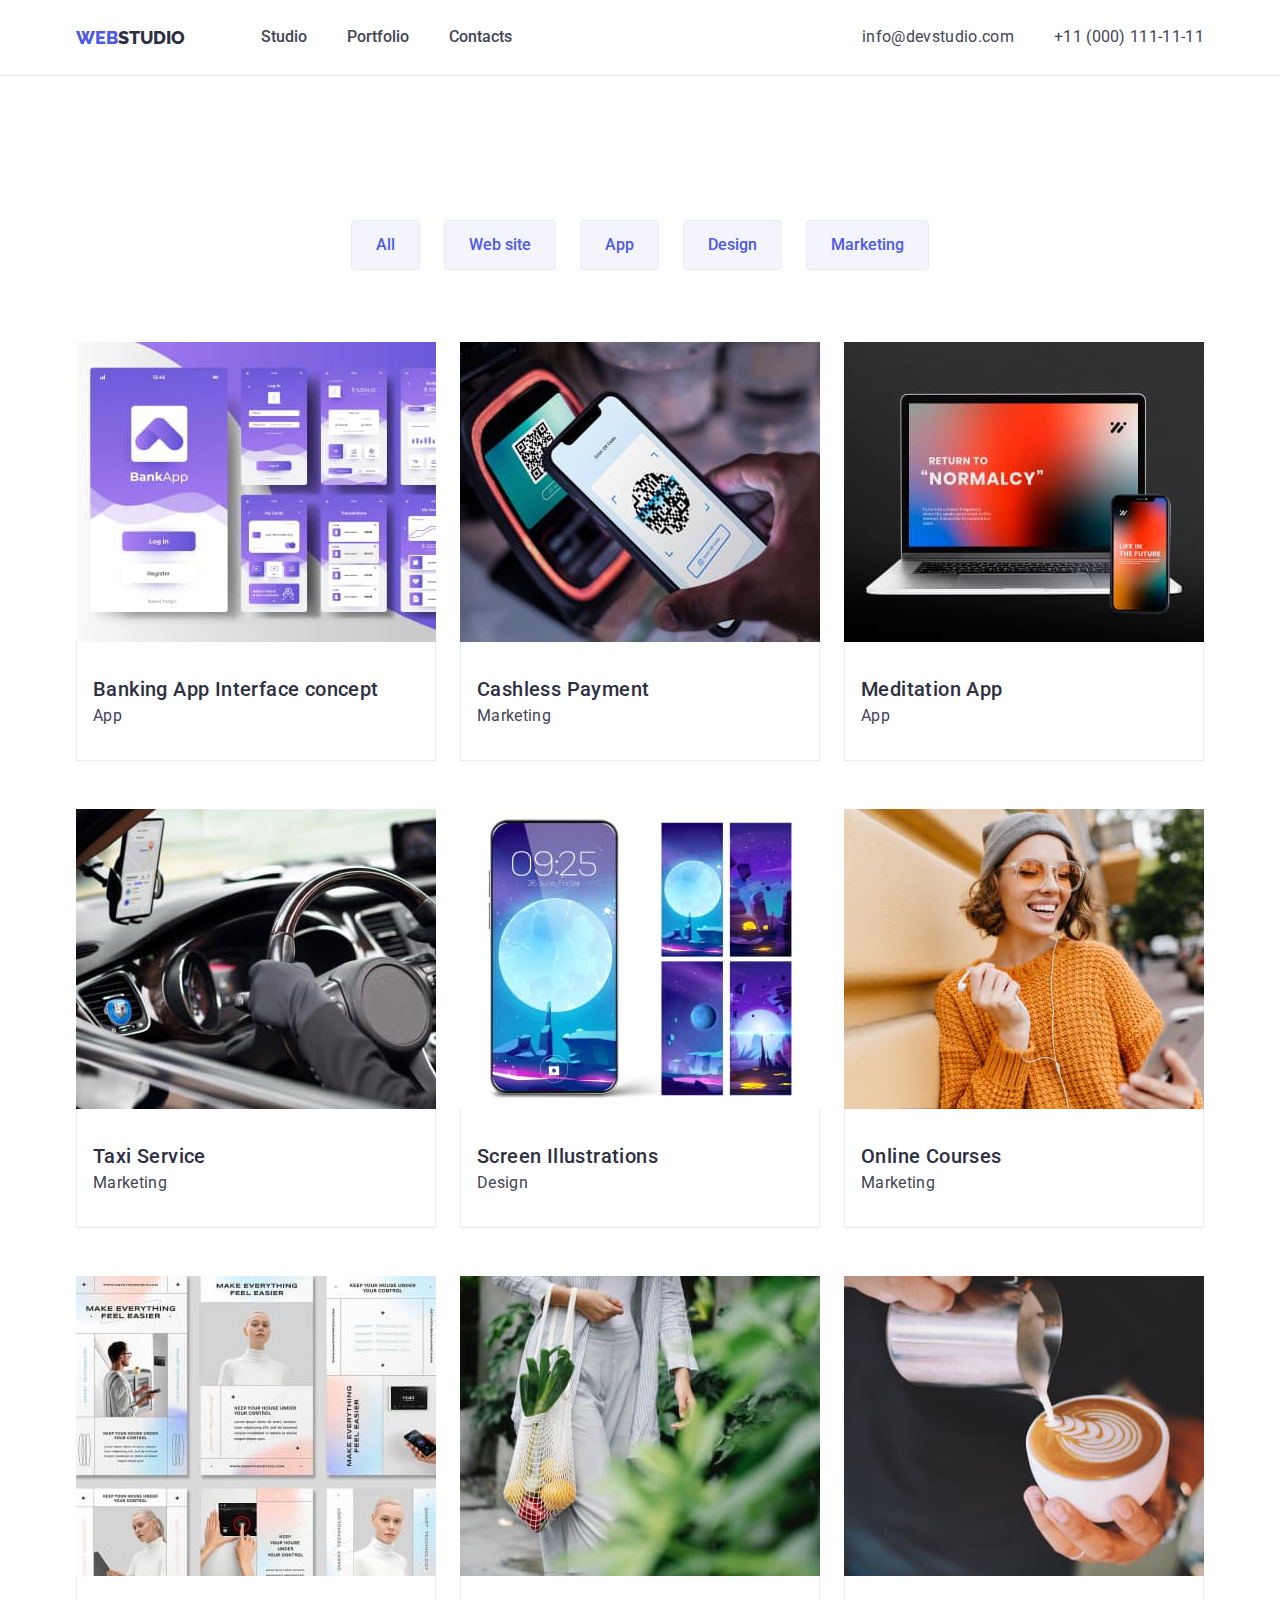
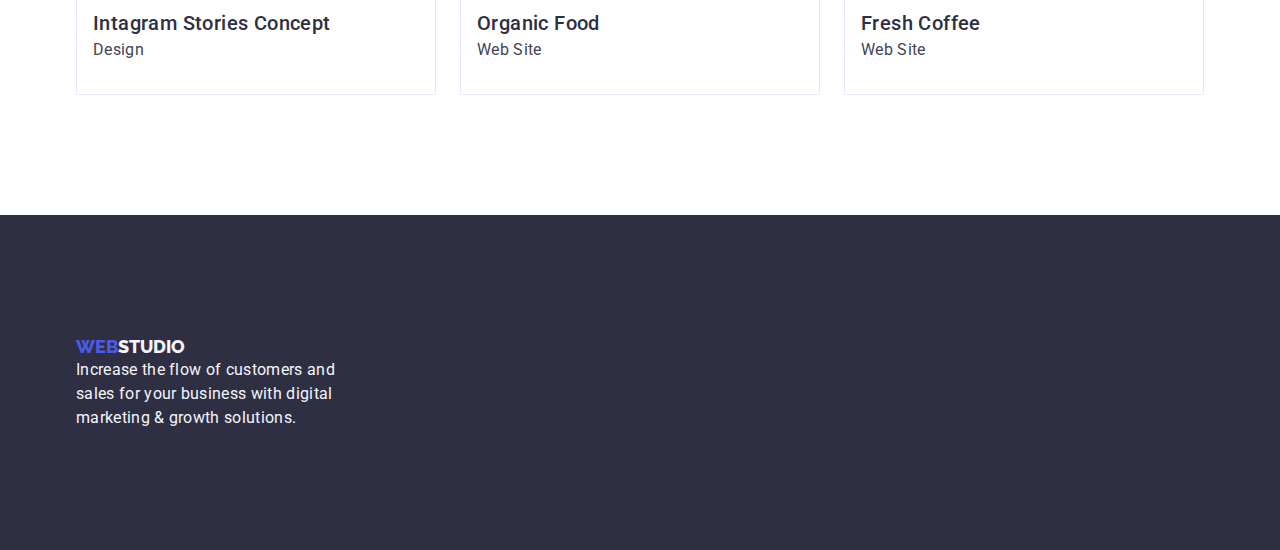
==== portfolio.html @ 2b5bc3b0 "Initial commit" ====
<!DOCTYPE html>
<html lang="en">
  <head>
    <meta charset="UTF-8" />
    <meta name="viewport" content="width=device-width, initial-scale=1.0" />
    <title>Portfolio</title>
    <link
      rel="stylesheet"
      href="https://cdnjs.cloudflare.com/ajax/libs/modern-normalize/1.0.0/modern-normalize.min.css"
    />
    <link rel="preconnect" href="https://fonts.googleapis.com" />
    <link rel="preconnect" href="https://fonts.gstatic.com" crossorigin />
    <link
      href="https://fonts.googleapis.com/css2?family=Noto+Serif&family=Raleway:wght@800&family=Roboto:wght@400;500;700;900&display=swap"
      rel="stylesheet"
    />
    <link href="css/styles.css" rel="stylesheet" />
  </head>
  <body>
    <header class="header-line">
      <div class="container top-line">
        <nav class="navigation">
          <a href="./index.html" class="logo no-link"
            ><span class="web-logo">Web</span><span>Studio</span></a
          >
          <ul class="list">
            <li><a href="./index.html" class="menu-nav no-link">Studio</a></li>
            <li>
              <a href="./portfolio.html" class="menu-nav no-link">Portfolio</a>
            </li>
            <li><a href="#" class="menu-nav no-link">Contacts</a></li>
          </ul>
        </nav>
        <address>
          <ul class="list">
            <li>
              <a class="contact-links no-link" href="mailto:info@devstudio.com">
                info@devstudio.com</a
              >
            </li>
            <li>
              <a class="contact-links no-link" href="tel:+11(000)111-11-11"
                >+11 (000) 111-11-11</a
              >
            </li>
          </ul>
        </address>
      </div>
    </header>
    <main>
      <section class="section">
        <div class="container">
          <ul class="filters">
            <li><button type="button" class="menu-buttons">All</button></li>
            <li>
              <button type="button" class="menu-buttons">Web site</button>
            </li>
            <li><button type="button" class="menu-buttons">App</button></li>
            <li><button type="button" class="menu-buttons">Design</button></li>
            <li>
              <button type="button" class="menu-buttons">Marketing</button>
            </li>
          </ul>

          <ul class="list-project">
            <li>
              <img
                src="images/portfolio/banking-app.jpg"
                alt="Interface concept of banking app with light purlple and white colours"
                width="360"
                height="300"
              />
              <div class="project-description">
                <h3 class="projects-name">Banking App Interface concept</h3>
                <p class="projects-type">App</p>
              </div>
            </li>
            <li>
              <img
                src="images/portfolio/cashless-payment.jpg"
                alt="Phone with the option of paying by phone"
                width="360"
                height="300"
              />
              <div class="project-description">
                <h3 class="projects-name">Cashless Payment</h3>
                <p class="projects-type">Marketing</p>
              </div>
            </li>
            <li>
              <img
                src="images/portfolio/medication-app.jpg"
                alt="A laptop with a new meditation app"
                width="360"
                height="300"
              />
              <div class="project-description">
                <h3 class="projects-name">Meditation App</h3>
                <p class="projects-type">App</p>
              </div>
            </li>
            <li>
              <img
                src="images/portfolio/taxi-service.jpg"
                alt="Photo of the car with gps app open"
                width="360"
                height="300"
              />
              <div class="project-description">
                <h3 class="projects-name">Taxi Service</h3>
                <p class="projects-type">Marketing</p>
              </div>
            </li>
            <li>
              <img
                src="images/portfolio/screen.jpg"
                alt="Phone with four difrent screen shots"
                width="360"
                height="300"
              />
              <div class="project-description">
                <h3 class="projects-name">Screen Illustrations</h3>
                <p class="projects-type">Design</p>
              </div>
            </li>
            <li>
              <img
                src="images/portfolio/courses.jpg"
                alt="Young woman with orange sweater and phone"
                width="360"
                height="300"
              />
              <div class="project-description">
                <h3 class="projects-name">Online Courses</h3>
                <p class="projects-type">Marketing</p>
              </div>
            </li>
            <li>
              <img
                src="images/portfolio/instagram-stories.jpg"
                alt="Instagram stories concept, project of this page"
                width="360"
                height="300"
              />
              <div class="project-description">
                <h3 class="projects-name">Intagram Stories Concept</h3>
                <p class="projects-type">Design</p>
              </div>
            </li>
            <li>
              <img
                src="images/portfolio/organic-food.jpg"
                alt="Woman with a bag full of organic food"
                width="360"
                height="300"
              />
              <div class="project-description">
                <h3 class="projects-name">Organic Food</h3>
                <p class="projects-type">Web Site</p>
              </div>
            </li>
            <li>
              <img
                src="images/portfolio/fresh-coffee.jpg"
                alt="A fresh cappuccino with rosette pattern"
                width="360"
                height="300"
              />
              <div class="project-description">
                <h3 class="projects-name">Fresh Coffee</h3>
                <p class="projects-type">Web Site</p>
              </div>
            </li>
          </ul>
        </div>
      </section>
    </main>
    <footer>
      <section class="section">
        <div class="container">
          <a href="./index.html" class="logo no-link"
            ><span class="web-logo">Web</span
            ><span class="logo-footer">Studio</span></a
          >
          <p class="footer-text">
            Increase the flow of customers and sales for your business with
            digital marketing & growth solutions.
          </p>
        </div>
      </section>
    </footer>
  </body>
</html>
---- css/styles.css ----
* {
  padding: 0;
  margin: 0;
}
body {
  font-family: "Roboto", sans-serif;
  color: var(--text);
}
:root {
  --dark: #2e2f42;
  --text: #434455;
  --primary-brand: #4d5ae5;
  --light: #f4f4fd;
  --white: #fff;
  --link-active: #404bbf;
  --accent: #e7e9fc;
  --button-shadow: rgba(0, 0, 0, 0.15);
}
.logo {
  font-family: Raleway;
  font-size: 18px;
  font-style: normal;
  font-weight: 800;
  color: var(--dark);
  line-height: 1.3125;
  letter-spacing: 0.03375;
  text-transform: uppercase;
  padding-right: 76px;
  padding-top: 25.5px;
  padding-bottom: 25.5px;
}
.web-logo {
  color: var(--primary-brand);
}

.no-link {
  text-decoration: none;
}

.list {
  list-style-type: none;
  display: flex;
  gap: 40px;
  padding: 24px 0;
  margin: 0;
}

.contact-links {
  font-size: 16px;
  font-style: normal;
  font-weight: 400;
  color: var(--text);
  line-height: 150%;
  letter-spacing: 0.32px;
}
.contact-links:hover,
.contact-links:focus {
  color: var(--link-active);
}
.menu-nav {
  font-size: 16px;
  font-style: normal;
  font-weight: 500;
  line-height: 1.5;
  color: var(--text);
  letter-spacing: 0.32;
}
.menu-nav:hover,
.menu-nav:focus {
  color: var(--link-active);
}

.hero {
  background: #2e2f42;
  display: flex;
  flex-direction: column;
  align-items: center;
  gap: 48px;
  padding: 188px;
}
.hero-header {
  font-size: 56px;
  font-weight: 700;
  color: var(--white);
  text-align: center;
  line-height: 1.07;
  letter-spacing: 1.12px;
  margin: 0;
  width: 496px;
}
.hero-button {
  color: var(--white);
  background: var(--primary-brand);
  padding: 16px 32px;
  font-size: 16px;
  font-weight: 500;
  line-height: 1.5;
  letter-spacing: 0.64px;
  cursor: pointer;
  font-style: "inherit";
  border-radius: 4px;
  box-shadow: 0px 4px 4px 0px var(--button-shadow);
  border: none;
  display: block;
  margin: 0 auto;
  margin-top: 48px;
}
.hero-button:hover,
.hero-button:focus {
  background-color: var(--link-active);
}
.feature-list {
  display: flex;
  gap: 24px;
  list-style-type: none;
  margin: 0px;
  padding: 0px;
}
.feature {
  font-size: 20px;
  font-style: normal;
  font-weight: 500;
  line-height: 1.5;
  letter-spacing: 0, 4px;
  color: var(--dark);
  margin-bottom: 8px;
  margin-top: 0px;
}
.feature-decription {
  font-size: 16px;
  font-weight: 400;
  line-height: 1.5;
  letter-spacing: 0.32px;
  margin: 0;
}

.spec {
  font-size: 36px;
  font-style: normal;
  font-weight: 700;
  line-height: 2.5;
  letter-spacing: 0.72px;
  text-transform: capitalize;
  text-align: center;
  color: var(--dark);
  padding-top: 120px;
  padding-bottom: 72px;
  margin: 0px;
}
.spec-list {
  display: flex;
  gap: 24px;
  justify-content: center;
  list-style-type: none;
  padding: 0;
  margin: 0;
}

.team-header {
  color: var(--dark);
  text-align: center;
  font-size: 36px;
  font-weight: 700;
  line-height: 2.5;
  letter-spacing: 0.72px;
  text-transform: capitalize;
  padding-bottom: 72px;
  margin: 0;
}
footer {
  background-color: var(--dark);
}
.logo-footer {
  color: var(--light);
}
.footer-text {
  font-size: 16px;
  font-style: normal;
  font-weight: 400;
  line-height: 1.5;
  letter-spacing: 0.32px;
  color: var(--light);
  width: 264px;
}

.filters {
  display: flex;
  justify-content: center;
  gap: 24px;
  list-style-type: none;
  margin-bottom: 72px;
  margin-top: 24px;
  padding-left: 0px;
}
.menu-buttons {
  font-size: 16px;
  font-weight: 500;
  letter-spacing: 0.64;
  line-height: 1.5;
  background: var(--light);
  color: var(--primary-brand);
  text-align: center;
  font-style: "inherit";
  cursor: pointer;
  padding: 12px 24px;
  border-radius: 4px;
  border: 1px solid var(--accent);
}
.menu-buttons:hover,
.menu-buttons:focus {
  background-color: var(--link-active);
  color: var(--white);
  cursor: pointer;
}
.list-our-team {
  display: flex;
  gap: 24px;
  justify-content: center;
  list-style-type: none;
  margin: 0;
  padding: 0;
}
.employee-name {
  text-align: center;
  font-size: 20px;
  font-style: normal;
  font-weight: 500;
  line-height: 1.5;
  letter-spacing: 0.4px;
  color: var(--dark);
  padding: 0px;
  margin-bottom: 8px;
  margin-top: 32px;
}
.job-position {
  text-align: center;
  font-size: 16px;
  font-style: normal;
  font-weight: 400;
  line-height: 1.5;
  letter-spacing: 0.32px;
  color: var(--text);
  margin: 0;
}
.worker-card {
  padding: 32px 0px;
  border-radius: 0px 0px 4px 4px;
  background: var(--white, #fff);
  box-shadow: 0px 2px 1px 0px;
}

.list-project {
  list-style-type: none;
  display: flex;
  flex-wrap: wrap;
  row-gap: 48px;
  column-gap: 24px;
  margin: 0;
  padding: 0;
}
.projects-name {
  font-size: 20px;
  font-style: normal;
  font-weight: 500;
  line-height: 1.5;
  letter-spacing: 0.4px;
  color: var(--dark);
  margin-top: 0;
  margin-bottom: 8;
}
.projects-type {
  font-size: 16px;
  font-style: normal;
  font-weight: 400;
  line-height: 1.5;
  letter-spacing: 0.32px;
  margin: 0;
}

.container {
  max-width: 1158px;
  padding: 0px 15px;
  margin: 0 auto;
}
.top-line {
  display: flex;
  justify-content: space-between;
  align-items: center;
}
.navigation {
  display: flex;
  align-items: center;
}
.header-line {
  border-bottom: 1px solid var(--accent);
}
.team-box {
  background: var(--light);
}
.section {
  padding: 120px 0px;
}
img {
  display: block;
}

.project-description {
  background-color: var(--white);
  border-color: var(--accent);
  border-style: solid;
  border-right-width: 1px;
  border-bottom-width: 1px;
  border-left-width: 1px;
  border-top-width: 0;
  padding: 32px 16px;
}
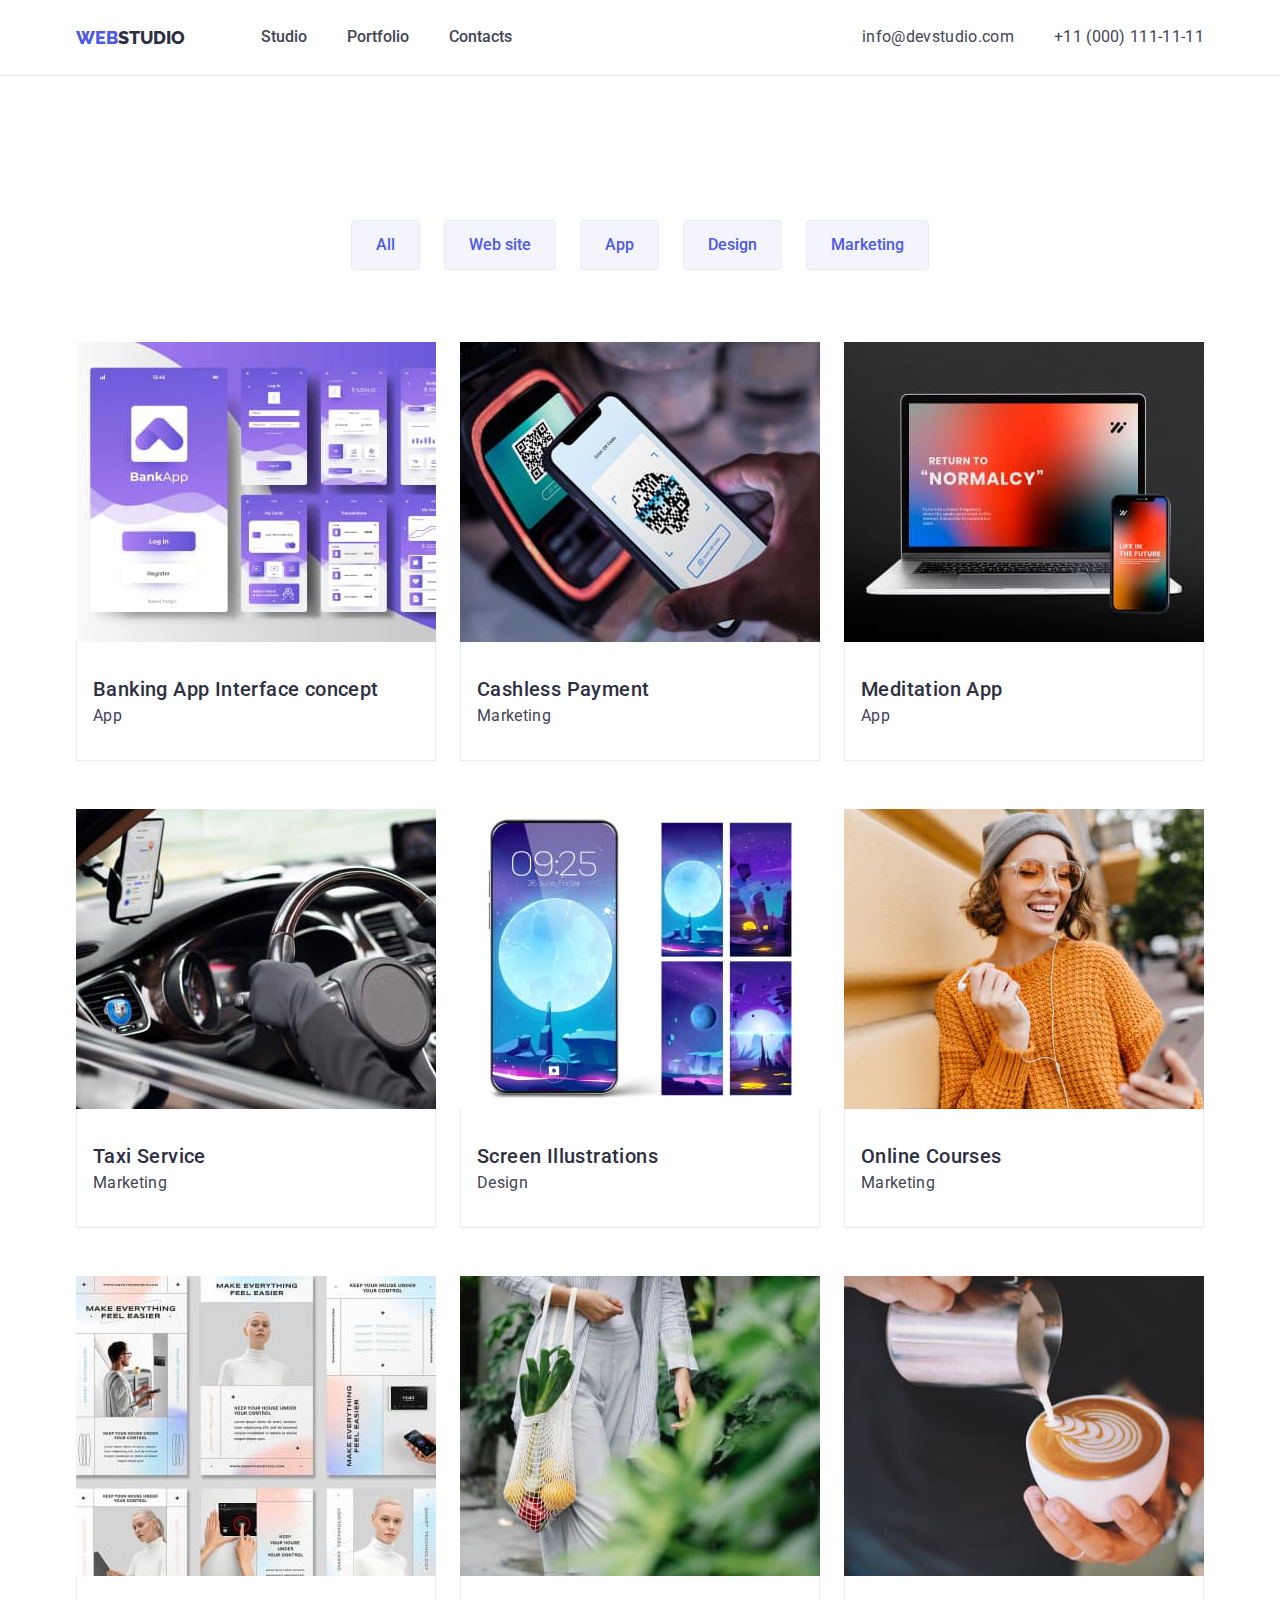
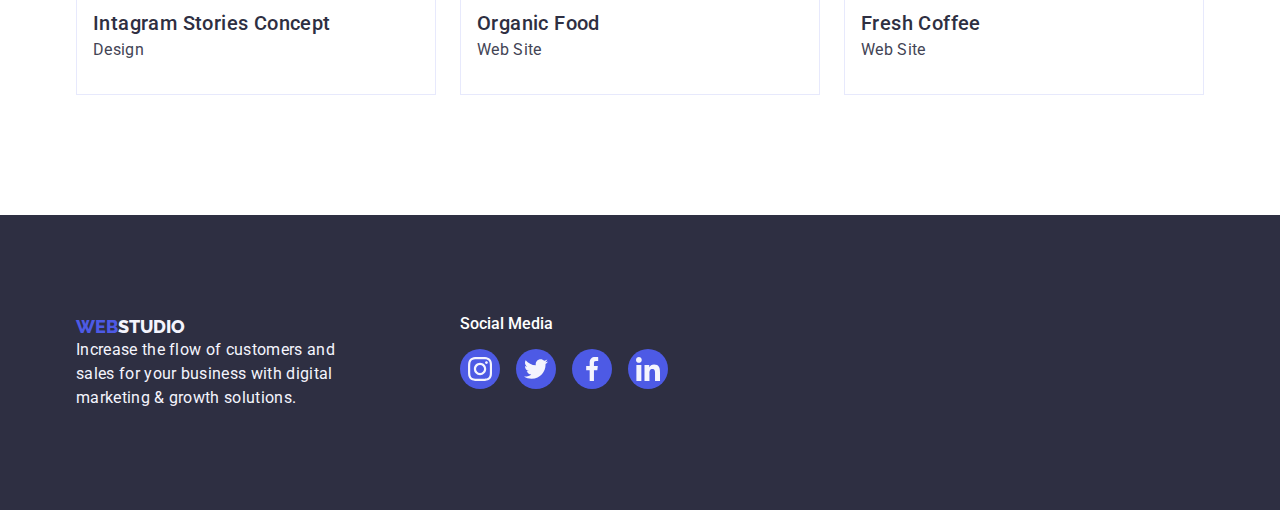
==== commit d70cc294: "summary" ====
--- a/portfolio.html
+++ b/portfolio.html
@@ -175,10 +175,10 @@
         </div>
       </section>
     </main>
-    <footer>
-      <section class="section">
-        <div class="container">
-          <a href="./index.html" class="logo no-link"
+    <footer class="footer-background">
+      <div class="container footer-wrapper">
+        <div>
+          <a href="/" class="logo no-link"
             ><span class="web-logo">Web</span
             ><span class="logo-footer">Studio</span></a
           >
@@ -187,7 +187,40 @@
             digital marketing & growth solutions.
           </p>
         </div>
-      </section>
+        <div class="footer-social">
+          <span class="footer-social-title">Social Media</span>
+          <ul class="social-icons-footer">
+            <li>
+              <a href="" class="footer-social-icon">
+                <svg width="24px" height="24px">
+                  <use href="./images/icons.svg#icon-instagram-2"></use>
+                </svg>
+              </a>
+            </li>
+            <li>
+              <a href="" class="footer-social-icon">
+                <svg width="24px" height="24px">
+                  <use href="./images/icons.svg#icon-twitter-1"></use>
+                </svg>
+              </a>
+            </li>
+            <li>
+              <a href="" class="footer-social-icon">
+                <svg width="24px" height="24px">
+                  <use href="./images/icons.svg#icon-facebook-1"></use>
+                </svg>
+              </a>
+            </li>
+            <li>
+              <a href="" class="footer-social-icon">
+                <svg width="24px" height="24px">
+                  <use href="./images/icons.svg#icon-linkedin-1"></use>
+                </svg>
+              </a>
+            </li>
+          </ul>
+        </div>
+      </div>
     </footer>
   </body>
 </html>
--- a/css/styles.css
+++ b/css/styles.css
@@ -15,6 +15,8 @@
   --link-active: #404bbf;
   --accent: #e7e9fc;
   --button-shadow: rgba(0, 0, 0, 0.15);
+  --active-icon: #31d0aa;
+  --light-slate: #8e8f99;
 }
 .logo {
   font-family: Raleway;
@@ -71,12 +73,16 @@
 }
 
 .hero {
-  background: #2e2f42;
-  display: flex;
-  flex-direction: column;
-  align-items: center;
-  gap: 48px;
-  padding: 188px;
+  background: linear-gradient(rgba(46, 47, 66, 0.7), rgba(46, 47, 66, 0.7)),
+    url(../images/people-office.jpg);
+  background-repeat: no-repeat;
+  background-position: center;
+  max-width: 1440px;
+  padding-top: 188px;
+  margin-left: auto;
+  margin-right: auto;
+  padding-bottom: 188px;
+  text-align: center;
 }
 .hero-header {
   font-size: 56px;
@@ -85,8 +91,9 @@
   text-align: center;
   line-height: 1.07;
   letter-spacing: 1.12px;
-  margin: 0;
+  margin: 0 auto;
   width: 496px;
+  margin-bottom: 48px;
 }
 .hero-button {
   color: var(--white);
@@ -134,6 +141,14 @@
   margin: 0;
 }
 
+.spec-list {
+  display: flex;
+  gap: 24px;
+  justify-content: center;
+  list-style-type: none;
+  padding: 0;
+  margin: 0;
+}
 .spec {
   font-size: 36px;
   font-style: normal;
@@ -147,25 +162,15 @@
   padding-bottom: 72px;
   margin: 0px;
 }
-.spec-list {
-  display: flex;
-  gap: 24px;
-  justify-content: center;
-  list-style-type: none;
-  padding: 0;
-  margin: 0;
-}
-
-.team-header {
+.section-header {
   color: var(--dark);
   text-align: center;
   font-size: 36px;
   font-weight: 700;
-  line-height: 2.5;
+  line-height: 1.11;
   letter-spacing: 0.72px;
   text-transform: capitalize;
   padding-bottom: 72px;
-  margin: 0;
 }
 footer {
   background-color: var(--dark);
@@ -230,7 +235,6 @@
   color: var(--dark);
   padding: 0px;
   margin-bottom: 8px;
-  margin-top: 32px;
 }
 .job-position {
   text-align: center;
@@ -247,6 +251,10 @@
   border-radius: 0px 0px 4px 4px;
   background: var(--white, #fff);
   box-shadow: 0px 2px 1px 0px;
+}
+.footer-background {
+  background: var(--dark);
+  padding: 100px 0px;
 }
 
 .list-project {
@@ -314,3 +322,84 @@
   border-top-width: 0;
   padding: 32px 16px;
 }
+.feature-icon {
+  background-color: var(--light);
+  width: 100%;
+  border-radius: 4px;
+  height: 120px;
+  display: flex;
+  align-items: center;
+  justify-content: center;
+}
+.social-icon {
+  display: flex;
+  width: 40px;
+  height: 40px;
+  border-radius: 50%;
+  align-items: center;
+  justify-content: center;
+  background-color: var(--primary-brand);
+}
+.social-icon-team {
+  display: flex;
+  gap: 24px;
+  margin-top: 8px;
+  justify-content: center;
+  align-items: center;
+  list-style-type: none;
+}
+.social-icon:hover,
+.social-icon:focus {
+  background-color: var(--link-active);
+}
+.footer-wrapper {
+  display: flex;
+}
+.footer-social {
+  margin-left: 120px;
+}
+.footer-social-title {
+  color: var(--white);
+  font-weight: 500;
+}
+.footer-social-icon {
+  display: flex;
+  width: 40px;
+  height: 40px;
+  border-radius: 50%;
+  align-items: center;
+  justify-content: center;
+  background-color: var(--primary-brand);
+}
+.social-icons-footer {
+  display: flex;
+  gap: 16px;
+  margin-top: 16px;
+  justify-content: center;
+  list-style-type: none;
+}
+.footer-social-icon:hover,
+.footer-social-icon:focus {
+  background-color: var(--active-icon);
+}
+.customers {
+  display: flex;
+  gap: 24px;
+  justify-content: center;
+  list-style-type: none;
+}
+.customers-icons {
+  border: 1px solid var(--light-slate);
+  border-radius: 4px;
+  display: flex;
+  justify-content: center;
+  align-items: center;
+  width: 168px;
+  height: 88px;
+  fill: var(--light-slate);
+}
+.customers-icons:hover,
+.customers-icons:focus {
+  border-color: var(--link-active);
+  fill: var(--link-active);
+}
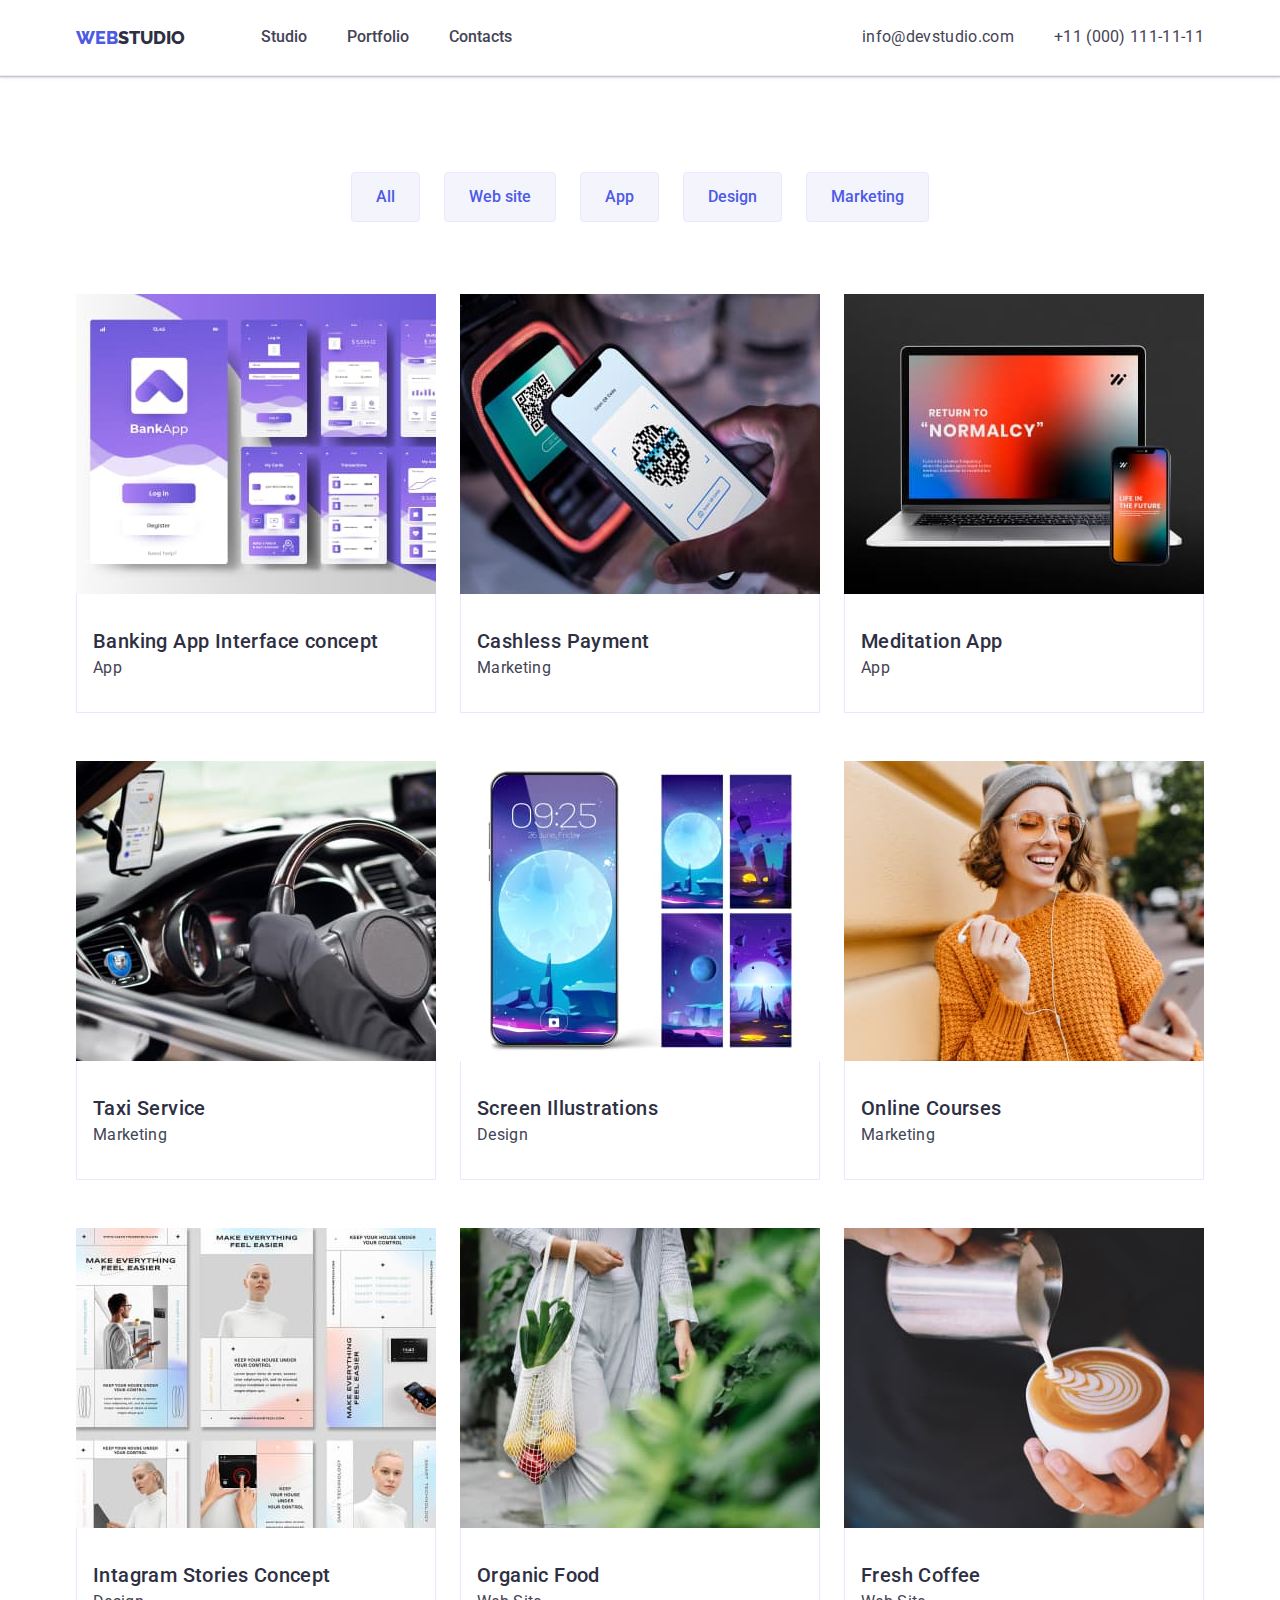
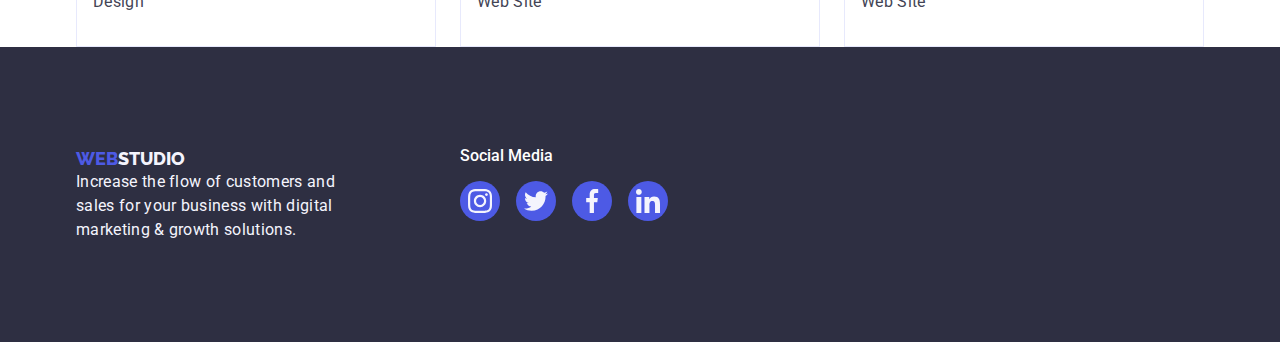
==== commit 7e90762b: "summary" ====
--- a/portfolio.html
+++ b/portfolio.html
@@ -48,7 +48,7 @@
       </div>
     </header>
     <main>
-      <section class="section">
+      <section>
         <div class="container">
           <ul class="filters">
             <li><button type="button" class="menu-buttons">All</button></li>
@@ -178,7 +178,7 @@
     <footer class="footer-background">
       <div class="container footer-wrapper">
         <div>
-          <a href="/" class="logo no-link"
+          <a href="./index.html" class="logo no-link"
             ><span class="web-logo">Web</span
             ><span class="logo-footer">Studio</span></a
           >
--- a/css/styles.css
+++ b/css/styles.css
@@ -1,6 +1,7 @@
 * {
   padding: 0;
   margin: 0;
+  box-sizing: border-box;
 }
 body {
   font-family: "Roboto", sans-serif;
@@ -194,8 +195,7 @@
   gap: 24px;
   list-style-type: none;
   margin-bottom: 72px;
-  margin-top: 24px;
-  padding-left: 0px;
+  margin-top: 96px;
 }
 .menu-buttons {
   font-size: 16px;
@@ -216,6 +216,9 @@
   background-color: var(--link-active);
   color: var(--white);
   cursor: pointer;
+  box-shadow: 0px 2px 2px 0px rgba(0, 0, 0, 0.12),
+    0px 2px 1px 0px rgba(0, 0, 0, 0.08), 0px 3px 1px 0px rgba(0, 0, 0, 0.1);
+  border: 1px solid var(--link-active);
 }
 .list-our-team {
   display: flex;
@@ -230,7 +233,7 @@
   font-size: 20px;
   font-style: normal;
   font-weight: 500;
-  line-height: 1.5;
+  line-height: 1.2;
   letter-spacing: 0.4px;
   color: var(--dark);
   padding: 0px;
@@ -238,9 +241,6 @@
 }
 .job-position {
   text-align: center;
-  font-size: 16px;
-  font-style: normal;
-  font-weight: 400;
   line-height: 1.5;
   letter-spacing: 0.32px;
   color: var(--text);
@@ -248,9 +248,6 @@
 }
 .worker-card {
   padding: 32px 0px;
-  border-radius: 0px 0px 4px 4px;
-  background: var(--white, #fff);
-  box-shadow: 0px 2px 1px 0px;
 }
 .footer-background {
   background: var(--dark);
@@ -301,9 +298,19 @@
 }
 .header-line {
   border-bottom: 1px solid var(--accent);
+  box-shadow: 0px 1px 6px 0px rgba(46, 47, 66, 0.08),
+    0px 1px 1px 0px rgba(46, 47, 66, 0.16),
+    0px 2px 1px 0px rgba(46, 47, 66, 0.08);
 }
 .team-box {
   background: var(--light);
+}
+.list-our-team > li {
+  background-color: var(--white);
+  box-shadow: 0px 2px 1px 0px rgba(46, 47, 66, 0.08),
+    0px 1px 1px 0px rgba(46, 47, 66, 0.16),
+    0px 1px 6px 0px rgba(46, 47, 66, 0.08);
+  border-radius: 0px 0px 4px 4px;
 }
 .section {
   padding: 120px 0px;
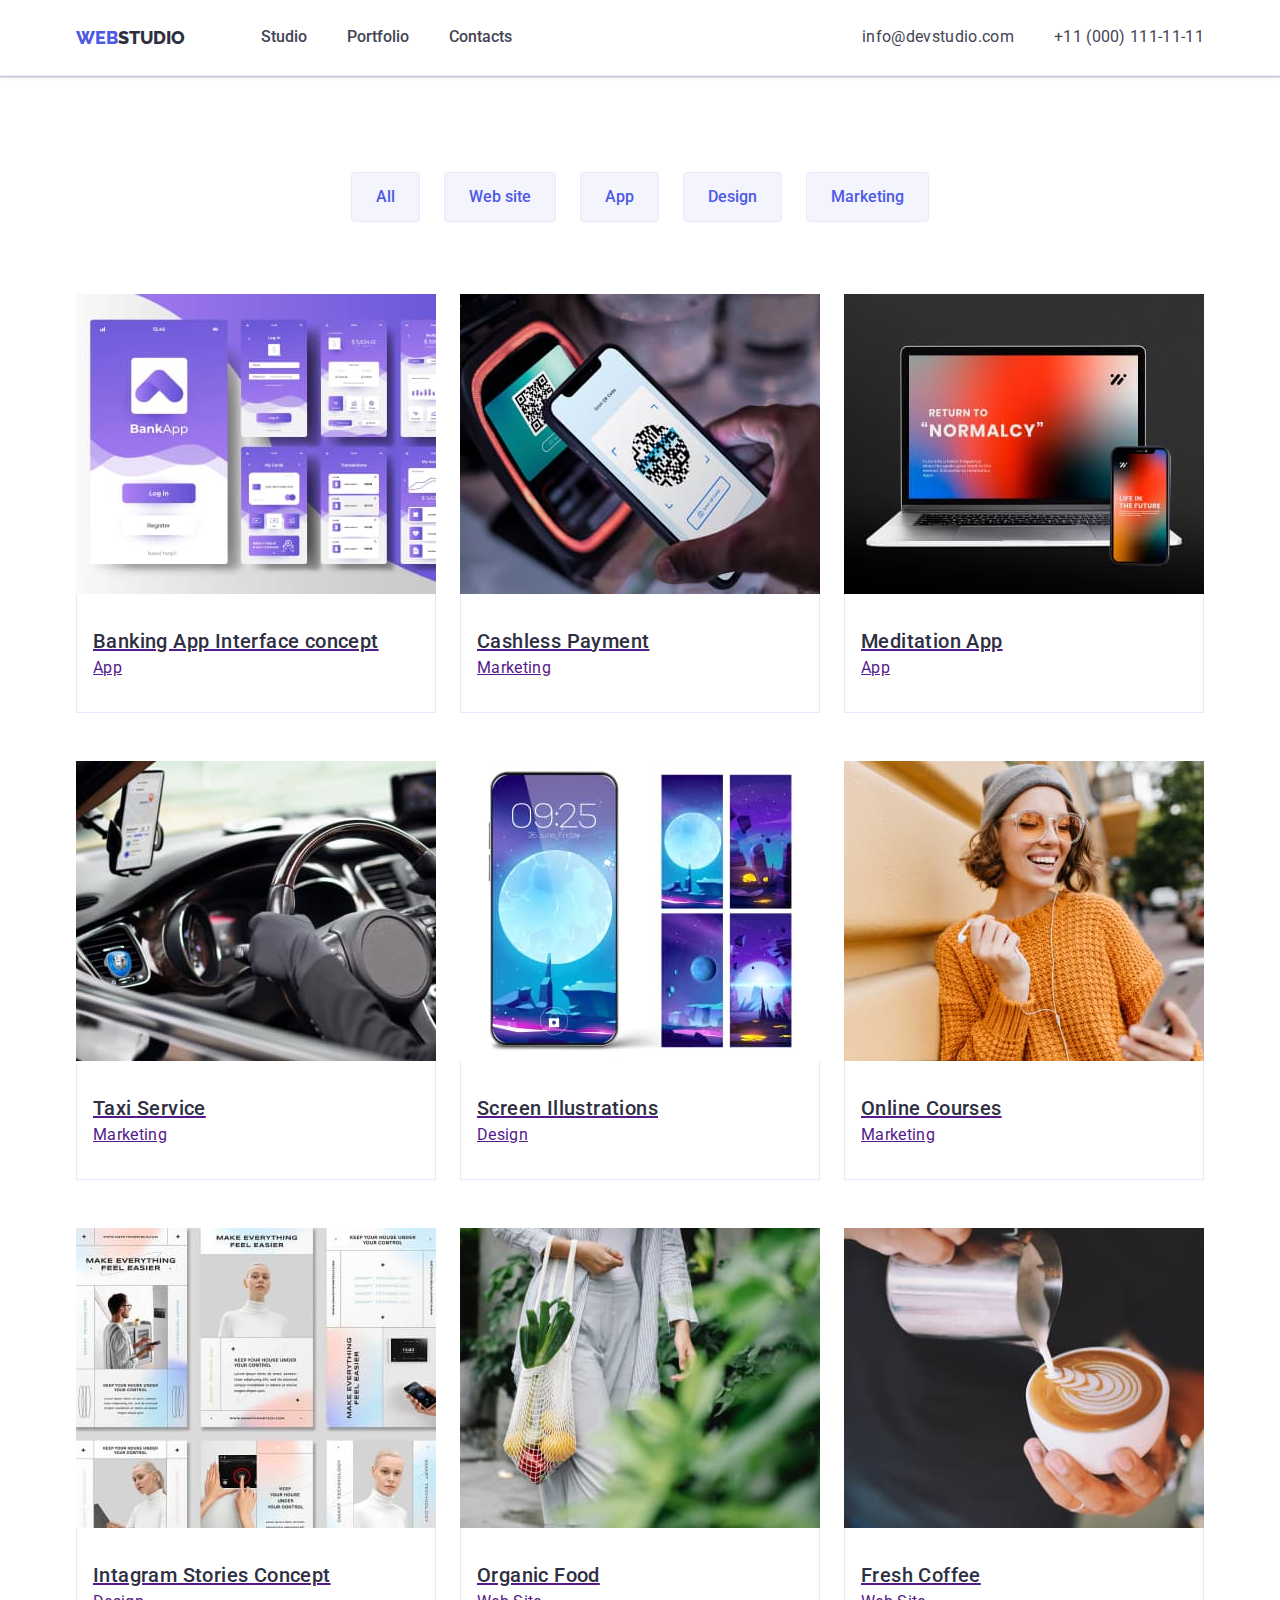
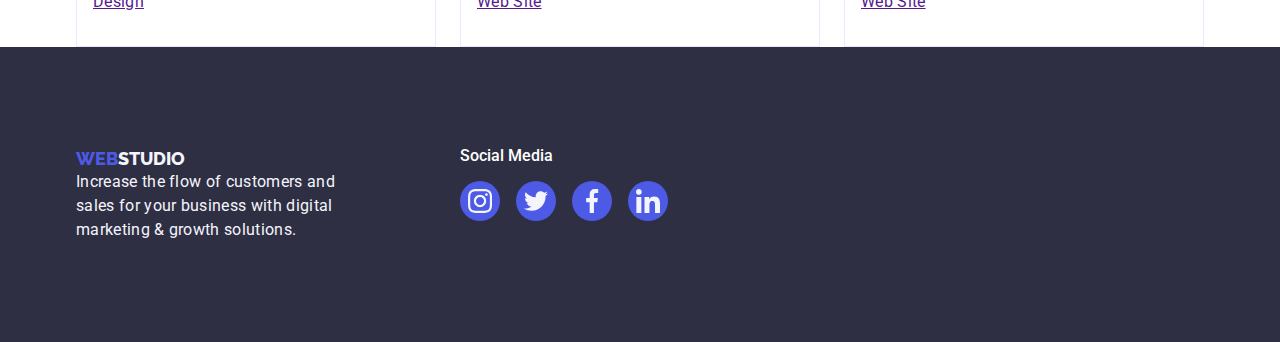
==== commit 7fdcdf56: "update" ====
--- a/portfolio.html
+++ b/portfolio.html
@@ -64,112 +64,130 @@
 
           <ul class="list-project">
             <li>
-              <img
-                src="images/portfolio/banking-app.jpg"
-                alt="Interface concept of banking app with light purlple and white colours"
-                width="360"
-                height="300"
-              />
-              <div class="project-description">
-                <h3 class="projects-name">Banking App Interface concept</h3>
-                <p class="projects-type">App</p>
-              </div>
-            </li>
-            <li>
-              <img
-                src="images/portfolio/cashless-payment.jpg"
-                alt="Phone with the option of paying by phone"
-                width="360"
-                height="300"
-              />
-              <div class="project-description">
-                <h3 class="projects-name">Cashless Payment</h3>
-                <p class="projects-type">Marketing</p>
-              </div>
-            </li>
-            <li>
-              <img
-                src="images/portfolio/medication-app.jpg"
-                alt="A laptop with a new meditation app"
-                width="360"
-                height="300"
-              />
-              <div class="project-description">
-                <h3 class="projects-name">Meditation App</h3>
-                <p class="projects-type">App</p>
-              </div>
-            </li>
-            <li>
-              <img
-                src="images/portfolio/taxi-service.jpg"
-                alt="Photo of the car with gps app open"
-                width="360"
-                height="300"
-              />
-              <div class="project-description">
-                <h3 class="projects-name">Taxi Service</h3>
-                <p class="projects-type">Marketing</p>
-              </div>
-            </li>
-            <li>
-              <img
-                src="images/portfolio/screen.jpg"
-                alt="Phone with four difrent screen shots"
-                width="360"
-                height="300"
-              />
-              <div class="project-description">
-                <h3 class="projects-name">Screen Illustrations</h3>
-                <p class="projects-type">Design</p>
-              </div>
-            </li>
-            <li>
-              <img
-                src="images/portfolio/courses.jpg"
-                alt="Young woman with orange sweater and phone"
-                width="360"
-                height="300"
-              />
-              <div class="project-description">
-                <h3 class="projects-name">Online Courses</h3>
-                <p class="projects-type">Marketing</p>
-              </div>
-            </li>
-            <li>
-              <img
-                src="images/portfolio/instagram-stories.jpg"
-                alt="Instagram stories concept, project of this page"
-                width="360"
-                height="300"
-              />
-              <div class="project-description">
-                <h3 class="projects-name">Intagram Stories Concept</h3>
-                <p class="projects-type">Design</p>
-              </div>
-            </li>
-            <li>
-              <img
-                src="images/portfolio/organic-food.jpg"
-                alt="Woman with a bag full of organic food"
-                width="360"
-                height="300"
-              />
-              <div class="project-description">
-                <h3 class="projects-name">Organic Food</h3>
-                <p class="projects-type">Web Site</p>
-              </div>
-            </li>
-            <li>
-              <img
-                src="images/portfolio/fresh-coffee.jpg"
-                alt="A fresh cappuccino with rosette pattern"
-                width="360"
-                height="300"
-              />
-              <div class="project-description">
-                <h3 class="projects-name">Fresh Coffee</h3>
-                <p class="projects-type">Web Site</p>
-              </div>
+              <a href="" class="project-card">
+                <img
+                  src="images/portfolio/banking-app.jpg"
+                  alt="Interface concept of banking app with light purlple and white colours"
+                  width="360"
+                  height="300"
+                />
+                <div class="project-description">
+                  <h3 class="projects-name">Banking App Interface concept</h3>
+                  <p class="projects-type">App</p>
+                </div>
+              </a>
+            </li>
+            <li>
+              <a href="" class="project-card">
+                <img
+                  src="images/portfolio/cashless-payment.jpg"
+                  alt="Phone with the option of paying by phone"
+                  width="360"
+                  height="300"
+                />
+                <div class="project-description">
+                  <h3 class="projects-name">Cashless Payment</h3>
+                  <p class="projects-type">Marketing</p>
+                </div>
+              </a>
+            </li>
+            <li>
+              <a href="" class="project-card">
+                <img
+                  src="images/portfolio/medication-app.jpg"
+                  alt="A laptop with a new meditation app"
+                  width="360"
+                  height="300"
+                />
+                <div class="project-description">
+                  <h3 class="projects-name">Meditation App</h3>
+                  <p class="projects-type">App</p>
+                </div>
+              </a>
+            </li>
+            <li>
+              <a href="" class="project-card">
+                <img
+                  src="images/portfolio/taxi-service.jpg"
+                  alt="Photo of the car with gps app open"
+                  width="360"
+                  height="300"
+                />
+                <div class="project-description">
+                  <h3 class="projects-name">Taxi Service</h3>
+                  <p class="projects-type">Marketing</p>
+                </div>
+              </a>
+            </li>
+            <li>
+              <a href="" class="project-card">
+                <img
+                  src="images/portfolio/screen.jpg"
+                  alt="Phone with four difrent screen shots"
+                  width="360"
+                  height="300"
+                />
+                <div class="project-description">
+                  <h3 class="projects-name">Screen Illustrations</h3>
+                  <p class="projects-type">Design</p>
+                </div>
+              </a>
+            </li>
+            <li>
+              <a href="" class="project-card">
+                <img
+                  src="images/portfolio/courses.jpg"
+                  alt="Young woman with orange sweater and phone"
+                  width="360"
+                  height="300"
+                />
+                <div class="project-description">
+                  <h3 class="projects-name">Online Courses</h3>
+                  <p class="projects-type">Marketing</p>
+                </div>
+              </a>
+            </li>
+            <li>
+              <a href="" class="project-card">
+                <img
+                  src="images/portfolio/instagram-stories.jpg"
+                  alt="Instagram stories concept, project of this page"
+                  width="360"
+                  height="300"
+                />
+                <div class="project-description">
+                  <h3 class="projects-name">Intagram Stories Concept</h3>
+                  <p class="projects-type">Design</p>
+                </div>
+              </a>
+            </li>
+            <li>
+              <a href="" class="project-card">
+                <img
+                  src="images/portfolio/organic-food.jpg"
+                  alt="Woman with a bag full of organic food"
+                  width="360"
+                  height="300"
+                />
+                <div class="project-description">
+                  <h3 class="projects-name">Organic Food</h3>
+                  <p class="projects-type">Web Site</p>
+                </div>
+              </a>
+            </li>
+            <li>
+              <a href="" class="project-card">
+                <img
+                  src="images/portfolio/fresh-coffee.jpg"
+                  alt="A fresh cappuccino with rosette pattern"
+                  width="360"
+                  height="300"
+                />
+                <div class="project-description">
+                  <h3 class="projects-name">Fresh Coffee</h3>
+                  <p class="projects-type">Web Site</p>
+                </div>
+              </a>
             </li>
           </ul>
         </div>
--- a/css/styles.css
+++ b/css/styles.css
@@ -18,6 +18,9 @@
   --button-shadow: rgba(0, 0, 0, 0.15);
   --active-icon: #31d0aa;
   --light-slate: #8e8f99;
+  --portfolio-shadow: 0px 2px 1px 0px rgba(46, 47, 66, 0.08),
+    0px 1px 1px 0px rgba(46, 47, 66, 0.16),
+    0px 1px 6px 0px rgba(46, 47, 66, 0.08);
 }
 .logo {
   font-family: Raleway;
@@ -281,6 +284,13 @@
   letter-spacing: 0.32px;
   margin: 0;
 }
+.project-card {
+  display: block;
+}
+.project-card:focus,
+.project-card:hover {
+  box-shadow: var(--portfolio-shadow);
+}
 
 .container {
   max-width: 1158px;
